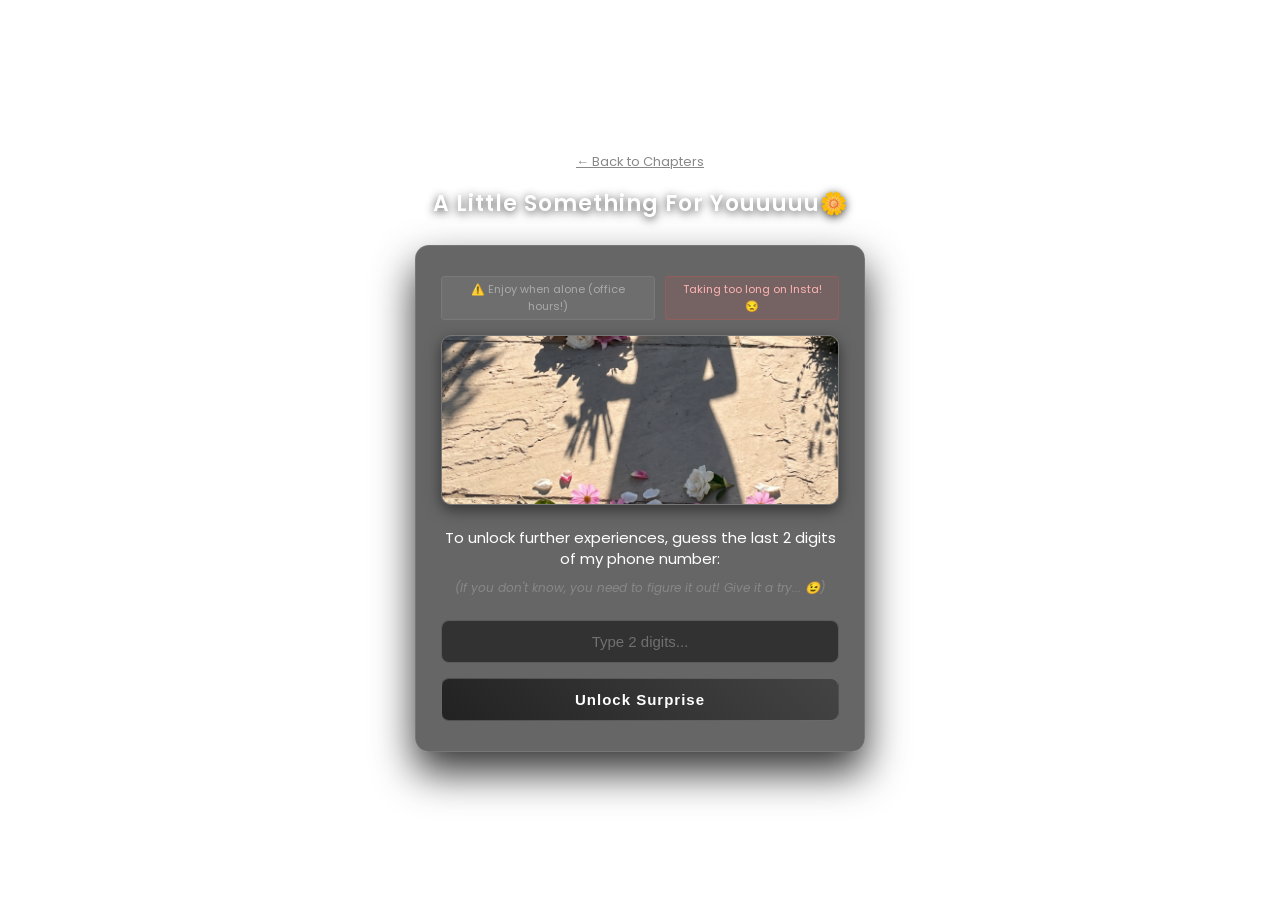
==== day1/index.html @ 20c8a44a "day2" ====
<!DOCTYPE html>
<html lang="en">
<head>
    <meta charset="UTF-8">
    <meta name="viewport" content="width=device-width, initial-scale=1.0">
    <title>Monday - Jio Space</title>
    <link href="https://fonts.googleapis.com/css2?family=Poppins:wght@300;400;600&display=swap" rel="stylesheet">
    <link rel="stylesheet" href="../css/style.css">
</head>
<body class="theme-phase1">
    <div class="container">
        <!-- Back to Hub Button -->
        <a href="../index.html" class="back-btn" style="float: none; display: inline-block; margin-bottom: 15px;">← Back to Chapters</a>
        
        <!-- Main Title -->
        <h1 id="mainTitle" class="main-title">A Little Something For Youuuuu🌼</h1>
        
        <!-- Phase 1: The Phone Number Challenge -->
        <div id="phase1" class="card active">
            <div class="top-meta-row">
                <span class="disclaimer-tag">⚠️ Enjoy when alone (office hours!)</span>
                <span class="insta-tag">Taking too long on Insta! 😒</span>
            </div>

            <img src="../images/flower-shadow.png" alt="A special welcome" class="first-page-image">
            
            <p class="question" style="font-size: 15px; margin-bottom: 10px;">To unlock further experiences, guess the last 2 digits of my phone number:</p>
            <p class="hint-note">(If you don't know, you need to figure it out! Give it a try... 😉)</p>
            
            <input type="text" id="phoneInput" placeholder="Type 2 digits..." autocomplete="off" maxlength="2">
            <p id="phoneError" class="error hidden">Not quite! You can get it, you just need to try... 😉</p>
            <button onclick="checkPhoneAnswer()">Unlock Surprise</button>

            <!-- Hidden Web3Forms Notification Form (Replace with your key if wanted) -->
            <form action="https://api.web3forms.com/submit" method="POST" id="notificationForm" class="hidden">
                <input type="hidden" name="access_key" value="YOUR_WEB3FORMS_KEY_HERE">
                <input type="hidden" name="message" value="Georgette just cracked the phone number code for Monday!">
            </form>
        </div>
        
        <!-- Phase 2: The Riddle -->
        <div id="phase2" class="card hidden">
            <button class="back-btn" onclick="goBack('phase2', 'phase1')">← Back</button>
            <div class="riddle-box">
                <p>1. Do</p>
                <p>2. you</p>
                <p>3. know</p>
                <p>4. Who</p>
                <p>5. is</p>
                <p>6. the</p>
                <p>7. prettiest</p>
                <p>8. girl</p>
                <p>9. Today</p>
            </div>
            <button onclick="guessWho()">Guess who?</button>
        </div>

        <!-- Phase 3: Split Recap & Music Flow -->
        <div id="phase3" class="card hidden">
            <button class="back-btn" onclick="goBack('phase3', 'phase2')">← Back</button>
            
            <div class="split-layout">
                <div class="split-left">
                    <p>1. Do</p><p>2. you</p><p>3. know</p><p>4. Who</p><p>5. is</p><p>6. the</p><p>7. prettiest</p><p>8. girl</p><p>9. Today</p>
                </div>
                <div class="split-right">
                    <p class="above-number-text">the prettiest girl today is</p>
                    <h3 class="success-title">6 7 8 9 5 2</h3>
                </div>
            </div>

            <div class="bottom-right-section">
                <div id="ask-music">
                    <p class="question">Btw, do you like music?</p>
                    <button onclick="likeMusicYes()">Yes 🎵</button>
                </div>

                <div id="ask-language" class="hidden">
                    <p class="question">Which language?</p>
                    <div class="button-group">
                        <button onclick="clickHindi()" class="alt-button">Hindi</button>
                        <button onclick="clickEnglish()">English</button>
                    </div>
                    <p id="musicMsg" class="error hidden" style="color: #f9d423; margin-top: 15px; font-size: 14px;"></p>
                </div>
            </div>
        </div>

        <!-- Phase 4: The Final Question -->
        <div id="phase4" class="card hidden">
            <button class="back-btn" onclick="goBack('phase4', 'phase3')">← Back</button>
            <p class="question">So... who was the prettiest girl today?</p>
            <input type="text" id="answerInput" placeholder="Type your answer here..." autocomplete="off">
            <p id="errorMessage" class="error hidden">Not quite! Try again.</p>
            <button onclick="checkFinalAnswer()">Unlock Music</button>
        </div>
        
        <!-- Phase 5: The Mid-Day Song -->
        <div id="phase5" class="card hidden">
            <button class="back-btn" onclick="goBack('phase5', 'phase4')">← Back</button>
            <h3 class="success-title">You got it! 🤍</h3>
            <p>A little something to keep you going today...</p>
            
            <div class="video-container">
                <iframe src="https://www.youtube.com/embed/wlULW05ecLI" title="Doing my best" frameborder="0" allow="accelerometer; autoplay; clipboard-write; encrypted-media; gyroscope; picture-in-picture" allowfullscreen></iframe>
            </div>
            
            <div class="countdown-box">
                <p>The final vault opens today at 17:00 (5:00 PM).</p>
                <p class="time-text">Come back later!</p>
            </div>
        </div>
        
        <!-- Phase 6: The Grand Finale -->
        <div id="phase6" class="card hidden">
            <h3 class="finale-title">The Final Vault is Open 🔓</h3>
            <p class="finale-text">Meet me for coffee in Downtown Dubai right by the Burj Khalifa fountain view.</p>
        </div>
    </div>
    
    <script src="../js/script.js"></script>
</body>
</html>
---- css/style.css ----
* { box-sizing: border-box; margin: 0; padding: 0; }

body { 
    font-family: 'Poppins', sans-serif; 
    color: #eaeaea; 
    display: flex; 
    justify-content: center; 
    align-items: center; 
    min-height: 100vh;
    padding: 20px;
    transition: background 0.8s ease-in-out; 
}

/* Unique Daily Themes */
.theme-day1 { background: #050505; background-image: radial-gradient(circle at top right, #1a1a1a, #000 80%); } 
.theme-day2 { background: #030712; background-image: radial-gradient(circle at top right, #1e1b4b, #030712 80%); } 
.theme-day3 { background: #170312; background-image: radial-gradient(circle at top right, #3b0724, #170312 80%); }

.container { max-width: 450px; width: 100%; text-align: center; }

.main-title { font-size: 22px; margin-bottom: 25px; font-weight: 600; letter-spacing: 1px; color: #fff; text-shadow: 0 2px 10px rgba(0,0,0,0.8); transition: opacity 0.4s ease; }

.card { 
    background: rgba(20, 20, 20, 0.65); 
    backdrop-filter: blur(12px); 
    -webkit-backdrop-filter: blur(12px);
    border: 1px solid rgba(255, 255, 255, 0.1);
    padding: 30px 25px; 
    border-radius: 14px; 
    box-shadow: 0 20px 40px rgba(0,0,0,0.8); 
    transition: all 0.5s ease-in-out;
    opacity: 0;
    display: none;
    transform: translateY(20px);
}

.card.active { display: block; opacity: 1; transform: translateY(0); }
.hidden { display: none !important; }

/* Hub Date List Styling */
.date-list { display: flex; flex-direction: column; gap: 12px; margin-top: 15px; }
.date-btn {
    display: flex;
    justify-content: space-between;
    align-items: center;
    background: rgba(255, 255, 255, 0.05);
    border: 1px solid rgba(255, 255, 255, 0.1);
    padding: 15px 20px;
    border-radius: 10px;
    color: #fff;
    text-decoration: none;
    font-weight: 600;
    transition: 0.3s ease;
}
.date-btn:hover {
    background: rgba(255, 255, 255, 0.1);
    border-color: rgba(255, 255, 255, 0.3);
    transform: translateY(-2px);
}
.date-btn.locked {
    opacity: 0.4;
    cursor: not-allowed;
    background: rgba(0, 0, 0, 0.2);
}
.date-name { font-size: 15px; }
.date-status { font-size: 13px; color: #aaa; }

/* Meta & Header Tags */
.top-meta-row {
    display: flex;
    justify-content: space-between;
    align-items: center;
    font-size: 11px;
    margin-bottom: 15px;
    gap: 10px;
}
.disclaimer-tag { color: #aaa; background: rgba(255, 255, 255, 0.05); padding: 4px 8px; border-radius: 4px; border: 1px solid rgba(255, 255, 255, 0.08); }
.insta-tag { color: #ffb4b4; background: rgba(255, 75, 75, 0.1); padding: 4px 8px; border-radius: 4px; border: 1px solid rgba(255, 75, 75, 0.2); }
.hint-note { font-size: 12px; color: #888; margin-bottom: 15px; font-style: italic; }

/* Back Button */
.back-btn {
    background: transparent; border: none; color: #888;
    padding: 0; margin-bottom: 15px; font-size: 13px;
    text-align: left; cursor: pointer; width: auto;
    box-shadow: none; letter-spacing: 0; float: left;
}
.back-btn:hover { background: transparent; color: #fff; text-decoration: underline; }

/* Images & Layouts */
.first-page-image {
    width: 100%; max-height: 170px; object-fit: cover;
    border-radius: 10px; margin-bottom: 15px;
    border: 1px solid rgba(255,255,255,0.1);
    box-shadow: 0 5px 15px rgba(0,0,0,0.5);
}

.split-layout { display: flex; gap: 15px; text-align: left; align-items: center; clear: both; }
.split-left { flex: 0.8; border-right: 1px solid rgba(255,255,255,0.2); padding-right: 12px; font-size: 13px; color: #aaa; line-height: 1.5; }
.split-right { flex: 1.2; padding-left: 5px; text-align: center; }
.above-number-text { font-size: 12px; color: #aaa; margin-bottom: 8px; font-style: italic; }

.bottom-right-section { margin-top: 25px; padding-top: 20px; border-top: 1px dashed rgba(255, 255, 255, 0.15); display: flex; flex-direction: column; align-items: flex-end; text-align: right; }
.bottom-right-section .question { margin-bottom: 12px; font-size: 14px; }
.bottom-right-section button { width: auto; padding: 8px 25px; font-size: 14px; } 
.bottom-right-section .button-group { justify-content: flex-end; width: 100%; gap: 8px; }
.bottom-right-section .button-group button { width: auto; min-width: 90px; padding: 8px 12px; font-size: 14px; }

@media (max-width: 480px) {
    .split-layout { flex-direction: column; text-align: center; gap: 15px; }
    .split-left { border-right: none; border-bottom: 1px solid rgba(255,255,255,0.2); padding-right: 0; padding-bottom: 15px; width: 100%; text-align: center; }
    .split-right { padding-left: 0; width: 100%; }
    .bottom-right-section { align-items: center; text-align: center; } 
    .bottom-right-section .button-group { justify-content: center; }
    .top-meta-row { flex-direction: column; gap: 6px; align-items: flex-start; }
}

.riddle-box { text-align: left; display: inline-block; margin: 10px 0 20px 0; font-size: 14px; line-height: 1.5; color: #bbb; }
.question { font-size: 15px; margin-bottom: 15px; line-height: 1.4; color: #fff; clear: both; }

input { width: 100%; padding: 12px; margin: 8px 0 15px; border-radius: 8px; border: 1px solid rgba(255, 255, 255, 0.2); background: rgba(0, 0, 0, 0.5); color: #fff; font-size: 15px; text-align: center; outline: none; }
input::placeholder { color: rgba(255,255,255,0.3); }
input:focus { border-color: #fff; background: rgba(20, 20, 20, 0.8); }

button { background: linear-gradient(45deg, #222, #444); color: #fff; border: 1px solid rgba(255,255,255,0.2); padding: 12px 25px; border-radius: 8px; cursor: pointer; font-size: 15px; font-weight: 600; width: 100%; transition: 0.3s; letter-spacing: 1px; }
button:hover { background: linear-gradient(45deg, #333, #555); transform: translateY(-2px); box-shadow: 0 8px 20px rgba(255,255,255,0.1); }

.button-group { display: flex; gap: 12px; justify-content: center; }
.button-group button { width: 50%; padding: 10px; }
.alt-button { background: linear-gradient(45deg, #111, #222); color: #888; border-color: rgba(255,255,255,0.1); }

.error { color: #ff4b4b; font-size: 13px; margin-top: -8px; margin-bottom: 12px; }
@keyframes shake { 0%, 100% { transform: translateX(0); } 25% { transform: translateX(-5px); } 50% { transform: translateX(5px); } 75% { transform: translateX(-5px); } }
.shake { animation: shake 0.4s ease-in-out; border-color: #ff4b4b !important; }

.success-title { color: #fff; font-size: 26px; margin-bottom: 5px; letter-spacing: 2px; }
.video-container { position: relative; padding-bottom: 56.25%; height: 0; overflow: hidden; border-radius: 10px; margin: 15px 0; border: 1px solid rgba(255,255,255,0.1); }
.video-container iframe { position: absolute; top: 0; left: 0; width: 100%; height: 100%; border: none; }
.countdown-box { background: rgba(0,0,0,0.5); padding: 12px; border-radius: 8px; margin-top: 15px; font-size: 13px; color: #888; border: 1px solid rgba(255,255,255,0.05); }
.time-text { color: #ccc; margin-top: 4px; }
.finale-title { color: #fff; font-size: 22px; margin-bottom: 12px; letter-spacing: 1px;}
.finale-text { font-size: 16px; line-height: 1.5; color: #ddd; }
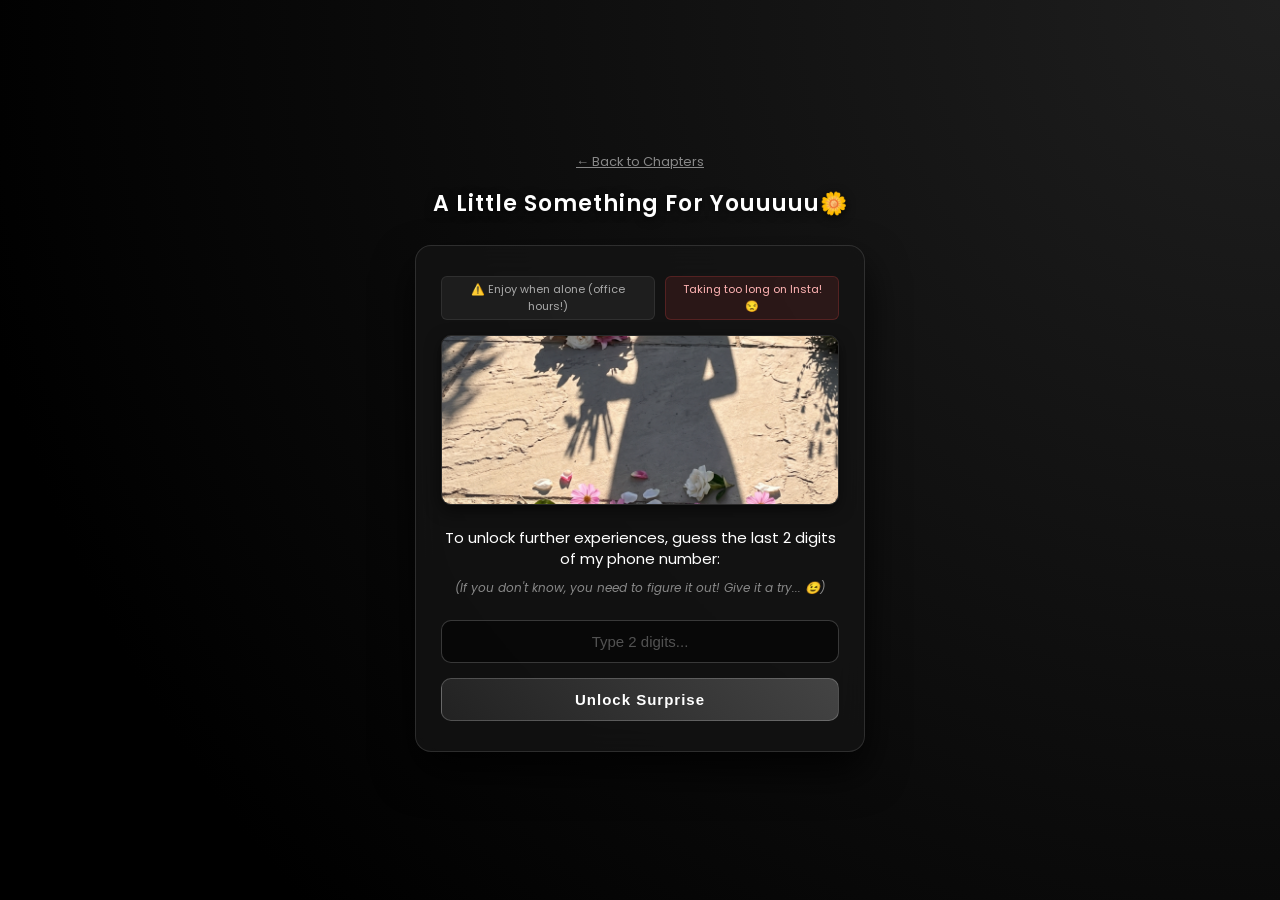
==== commit cdf2a034: "day2" ====
--- a/day1/index.html
+++ b/day1/index.html
@@ -7,58 +7,38 @@
     <link href="https://fonts.googleapis.com/css2?family=Poppins:wght@300;400;600&display=swap" rel="stylesheet">
     <link rel="stylesheet" href="../css/style.css">
 </head>
-<body class="theme-phase1">
+<body class="theme-day1">
     <div class="container">
-        <!-- Back to Hub Button -->
         <a href="../index.html" class="back-btn" style="float: none; display: inline-block; margin-bottom: 15px;">← Back to Chapters</a>
-        
-        <!-- Main Title -->
         <h1 id="mainTitle" class="main-title">A Little Something For Youuuuu🌼</h1>
         
-        <!-- Phase 1: The Phone Number Challenge -->
         <div id="phase1" class="card active">
             <div class="top-meta-row">
                 <span class="disclaimer-tag">⚠️ Enjoy when alone (office hours!)</span>
                 <span class="insta-tag">Taking too long on Insta! 😒</span>
             </div>
-
             <img src="../images/flower-shadow.png" alt="A special welcome" class="first-page-image">
-            
             <p class="question" style="font-size: 15px; margin-bottom: 10px;">To unlock further experiences, guess the last 2 digits of my phone number:</p>
             <p class="hint-note">(If you don't know, you need to figure it out! Give it a try... 😉)</p>
-            
             <input type="text" id="phoneInput" placeholder="Type 2 digits..." autocomplete="off" maxlength="2">
             <p id="phoneError" class="error hidden">Not quite! You can get it, you just need to try... 😉</p>
             <button onclick="checkPhoneAnswer()">Unlock Surprise</button>
-
-            <!-- Hidden Web3Forms Notification Form (Replace with your key if wanted) -->
             <form action="https://api.web3forms.com/submit" method="POST" id="notificationForm" class="hidden">
                 <input type="hidden" name="access_key" value="YOUR_WEB3FORMS_KEY_HERE">
-                <input type="hidden" name="message" value="Georgette just cracked the phone number code for Monday!">
+                <input type="hidden" name="message" value="Georgette cracked the phone code for Monday!">
             </form>
         </div>
         
-        <!-- Phase 2: The Riddle -->
         <div id="phase2" class="card hidden">
             <button class="back-btn" onclick="goBack('phase2', 'phase1')">← Back</button>
             <div class="riddle-box">
-                <p>1. Do</p>
-                <p>2. you</p>
-                <p>3. know</p>
-                <p>4. Who</p>
-                <p>5. is</p>
-                <p>6. the</p>
-                <p>7. prettiest</p>
-                <p>8. girl</p>
-                <p>9. Today</p>
+                <p>1. Do</p><p>2. you</p><p>3. know</p><p>4. Who</p><p>5. is</p><p>6. the</p><p>7. prettiest</p><p>8. girl</p><p>9. Today</p>
             </div>
             <button onclick="guessWho()">Guess who?</button>
         </div>
 
-        <!-- Phase 3: Split Recap & Music Flow -->
         <div id="phase3" class="card hidden">
             <button class="back-btn" onclick="goBack('phase3', 'phase2')">← Back</button>
-            
             <div class="split-layout">
                 <div class="split-left">
                     <p>1. Do</p><p>2. you</p><p>3. know</p><p>4. Who</p><p>5. is</p><p>6. the</p><p>7. prettiest</p><p>8. girl</p><p>9. Today</p>
@@ -68,13 +48,11 @@
                     <h3 class="success-title">6 7 8 9 5 2</h3>
                 </div>
             </div>
-
             <div class="bottom-right-section">
                 <div id="ask-music">
                     <p class="question">Btw, do you like music?</p>
                     <button onclick="likeMusicYes()">Yes 🎵</button>
                 </div>
-
                 <div id="ask-language" class="hidden">
                     <p class="question">Which language?</p>
                     <div class="button-group">
@@ -86,7 +64,6 @@
             </div>
         </div>
 
-        <!-- Phase 4: The Final Question -->
         <div id="phase4" class="card hidden">
             <button class="back-btn" onclick="goBack('phase4', 'phase3')">← Back</button>
             <p class="question">So... who was the prettiest girl today?</p>
@@ -95,29 +72,24 @@
             <button onclick="checkFinalAnswer()">Unlock Music</button>
         </div>
         
-        <!-- Phase 5: The Mid-Day Song -->
         <div id="phase5" class="card hidden">
             <button class="back-btn" onclick="goBack('phase5', 'phase4')">← Back</button>
             <h3 class="success-title">You got it! 🤍</h3>
             <p>A little something to keep you going today...</p>
-            
             <div class="video-container">
                 <iframe src="https://www.youtube.com/embed/wlULW05ecLI" title="Doing my best" frameborder="0" allow="accelerometer; autoplay; clipboard-write; encrypted-media; gyroscope; picture-in-picture" allowfullscreen></iframe>
             </div>
-            
             <div class="countdown-box">
                 <p>The final vault opens today at 17:00 (5:00 PM).</p>
                 <p class="time-text">Come back later!</p>
             </div>
         </div>
         
-        <!-- Phase 6: The Grand Finale -->
         <div id="phase6" class="card hidden">
             <h3 class="finale-title">The Final Vault is Open 🔓</h3>
             <p class="finale-text">Meet me for coffee in Downtown Dubai right by the Burj Khalifa fountain view.</p>
         </div>
     </div>
-    
     <script src="../js/script.js"></script>
 </body>
 </html>
--- a/css/style.css
+++ b/css/style.css
@@ -11,24 +11,26 @@
     transition: background 0.8s ease-in-out; 
 }
 
-/* Unique Daily Themes */
-.theme-day1 { background: #050505; background-image: radial-gradient(circle at top right, #1a1a1a, #000 80%); } 
-.theme-day2 { background: #030712; background-image: radial-gradient(circle at top right, #1e1b4b, #030712 80%); } 
+/* Unique Daily Luxury Backgrounds */
+.theme-day1 { background: #050505; background-image: radial-gradient(circle at top right, #1f1f1f, #000 85%); } 
+.theme-day2 { background: #030712; background-image: radial-gradient(circle at top right, #1e1b4b 0%, #030712 80%); } 
 .theme-day3 { background: #170312; background-image: radial-gradient(circle at top right, #3b0724, #170312 80%); }
+.theme-day4 { background: #022c22; background-image: radial-gradient(circle at top right, #064e3b, #022c22 80%); }
+.theme-day5 { background: #2e1065; background-image: radial-gradient(circle at top right, #581c87, #2e1065 80%); }
 
 .container { max-width: 450px; width: 100%; text-align: center; }
 
 .main-title { font-size: 22px; margin-bottom: 25px; font-weight: 600; letter-spacing: 1px; color: #fff; text-shadow: 0 2px 10px rgba(0,0,0,0.8); transition: opacity 0.4s ease; }
 
 .card { 
-    background: rgba(20, 20, 20, 0.65); 
-    backdrop-filter: blur(12px); 
-    -webkit-backdrop-filter: blur(12px);
-    border: 1px solid rgba(255, 255, 255, 0.1);
+    background: rgba(20, 20, 20, 0.75); 
+    backdrop-filter: blur(16px); 
+    -webkit-backdrop-filter: blur(16px);
+    border: 1px solid rgba(255, 255, 255, 0.12);
     padding: 30px 25px; 
-    border-radius: 14px; 
+    border-radius: 16px; 
     box-shadow: 0 20px 40px rgba(0,0,0,0.8); 
-    transition: all 0.5s ease-in-out;
+    transition: all 0.5s cubic-bezier(0.4, 0, 0.2, 1);
     opacity: 0;
     display: none;
     transform: translateY(20px);
@@ -46,7 +48,7 @@
     background: rgba(255, 255, 255, 0.05);
     border: 1px solid rgba(255, 255, 255, 0.1);
     padding: 15px 20px;
-    border-radius: 10px;
+    border-radius: 12px;
     color: #fff;
     text-decoration: none;
     font-weight: 600;
@@ -56,6 +58,7 @@
     background: rgba(255, 255, 255, 0.1);
     border-color: rgba(255, 255, 255, 0.3);
     transform: translateY(-2px);
+    box-shadow: 0 10px 20px rgba(0,0,0,0.5);
 }
 .date-btn.locked {
     opacity: 0.4;
@@ -65,20 +68,12 @@
 .date-name { font-size: 15px; }
 .date-status { font-size: 13px; color: #aaa; }
 
-/* Meta & Header Tags */
-.top-meta-row {
-    display: flex;
-    justify-content: space-between;
-    align-items: center;
-    font-size: 11px;
-    margin-bottom: 15px;
-    gap: 10px;
-}
-.disclaimer-tag { color: #aaa; background: rgba(255, 255, 255, 0.05); padding: 4px 8px; border-radius: 4px; border: 1px solid rgba(255, 255, 255, 0.08); }
-.insta-tag { color: #ffb4b4; background: rgba(255, 75, 75, 0.1); padding: 4px 8px; border-radius: 4px; border: 1px solid rgba(255, 75, 75, 0.2); }
+/* Interactive Elements & Meta Tags */
+.top-meta-row { display: flex; justify-content: space-between; align-items: center; font-size: 11px; margin-bottom: 15px; gap: 10px; }
+.disclaimer-tag { color: #aaa; background: rgba(255, 255, 255, 0.05); padding: 4px 8px; border-radius: 6px; border: 1px solid rgba(255, 255, 255, 0.08); }
+.insta-tag { color: #ffb4b4; background: rgba(255, 75, 75, 0.1); padding: 4px 8px; border-radius: 6px; border: 1px solid rgba(255, 75, 75, 0.2); }
 .hint-note { font-size: 12px; color: #888; margin-bottom: 15px; font-style: italic; }
 
-/* Back Button */
 .back-btn {
     background: transparent; border: none; color: #888;
     padding: 0; margin-bottom: 15px; font-size: 13px;
@@ -87,7 +82,37 @@
 }
 .back-btn:hover { background: transparent; color: #fff; text-decoration: underline; }
 
-/* Images & Layouts */
+.envelope-box {
+    background: rgba(255, 255, 255, 0.03);
+    border: 1px dashed rgba(255, 255, 255, 0.25);
+    padding: 40px 20px;
+    border-radius: 12px;
+    cursor: pointer;
+    transition: 0.3s ease;
+}
+.envelope-box:hover {
+    background: rgba(255, 255, 255, 0.07);
+    border-color: rgba(255, 255, 255, 0.5);
+    transform: translateY(-3px);
+}
+.envelope-icon { font-size: 48px; margin-bottom: 15px; }
+.envelope-text { font-size: 15px; color: #ddd; line-height: 1.5; }
+
+.note-card {
+    background: rgba(0, 0, 0, 0.35);
+    border: 1px solid rgba(255, 255, 255, 0.08);
+    padding: 22px 20px;
+    border-radius: 12px;
+    text-align: left;
+    min-height: 110px;
+    display: flex;
+    flex-direction: column;
+    justify-content: space-between;
+    margin-top: 15px;
+}
+.note-number { font-size: 11px; color: #818cf8; letter-spacing: 1px; font-weight: 600; }
+.note-text { font-size: 15px; color: #f3f4f6; line-height: 1.6; margin-top: 8px; }
+
 .first-page-image {
     width: 100%; max-height: 170px; object-fit: cover;
     border-radius: 10px; margin-bottom: 15px;
@@ -118,12 +143,12 @@
 .riddle-box { text-align: left; display: inline-block; margin: 10px 0 20px 0; font-size: 14px; line-height: 1.5; color: #bbb; }
 .question { font-size: 15px; margin-bottom: 15px; line-height: 1.4; color: #fff; clear: both; }
 
-input { width: 100%; padding: 12px; margin: 8px 0 15px; border-radius: 8px; border: 1px solid rgba(255, 255, 255, 0.2); background: rgba(0, 0, 0, 0.5); color: #fff; font-size: 15px; text-align: center; outline: none; }
+input { width: 100%; padding: 12px; margin: 8px 0 15px; border-radius: 10px; border: 1px solid rgba(255, 255, 255, 0.2); background: rgba(0, 0, 0, 0.5); color: #fff; font-size: 15px; text-align: center; outline: none; transition: 0.3s; }
 input::placeholder { color: rgba(255,255,255,0.3); }
-input:focus { border-color: #fff; background: rgba(20, 20, 20, 0.8); }
+input:focus { border-color: #fff; background: rgba(20, 20, 20, 0.8); box-shadow: 0 0 15px rgba(255,255,255,0.1); }
 
-button { background: linear-gradient(45deg, #222, #444); color: #fff; border: 1px solid rgba(255,255,255,0.2); padding: 12px 25px; border-radius: 8px; cursor: pointer; font-size: 15px; font-weight: 600; width: 100%; transition: 0.3s; letter-spacing: 1px; }
-button:hover { background: linear-gradient(45deg, #333, #555); transform: translateY(-2px); box-shadow: 0 8px 20px rgba(255,255,255,0.1); }
+button { background: linear-gradient(45deg, #222, #444); color: #fff; border: 1px solid rgba(255,255,255,0.2); padding: 12px 25px; border-radius: 10px; cursor: pointer; font-size: 15px; font-weight: 600; width: 100%; transition: 0.3s; letter-spacing: 1px; }
+button:hover { background: linear-gradient(45deg, #333, #555); transform: translateY(-2px); box-shadow: 0 8px 20px rgba(255,255,255,0.15); }
 
 .button-group { display: flex; gap: 12px; justify-content: center; }
 .button-group button { width: 50%; padding: 10px; }
@@ -134,9 +159,9 @@
 .shake { animation: shake 0.4s ease-in-out; border-color: #ff4b4b !important; }
 
 .success-title { color: #fff; font-size: 26px; margin-bottom: 5px; letter-spacing: 2px; }
-.video-container { position: relative; padding-bottom: 56.25%; height: 0; overflow: hidden; border-radius: 10px; margin: 15px 0; border: 1px solid rgba(255,255,255,0.1); }
+.video-container { position: relative; padding-bottom: 56.25%; height: 0; overflow: hidden; border-radius: 12px; margin: 15px 0; border: 1px solid rgba(255,255,255,0.1); }
 .video-container iframe { position: absolute; top: 0; left: 0; width: 100%; height: 100%; border: none; }
-.countdown-box { background: rgba(0,0,0,0.5); padding: 12px; border-radius: 8px; margin-top: 15px; font-size: 13px; color: #888; border: 1px solid rgba(255,255,255,0.05); }
+.countdown-box { background: rgba(0,0,0,0.5); padding: 12px; border-radius: 10px; margin-top: 15px; font-size: 13px; color: #888; border: 1px solid rgba(255,255,255,0.05); }
 .time-text { color: #ccc; margin-top: 4px; }
 .finale-title { color: #fff; font-size: 22px; margin-bottom: 12px; letter-spacing: 1px;}
 .finale-text { font-size: 16px; line-height: 1.5; color: #ddd; }
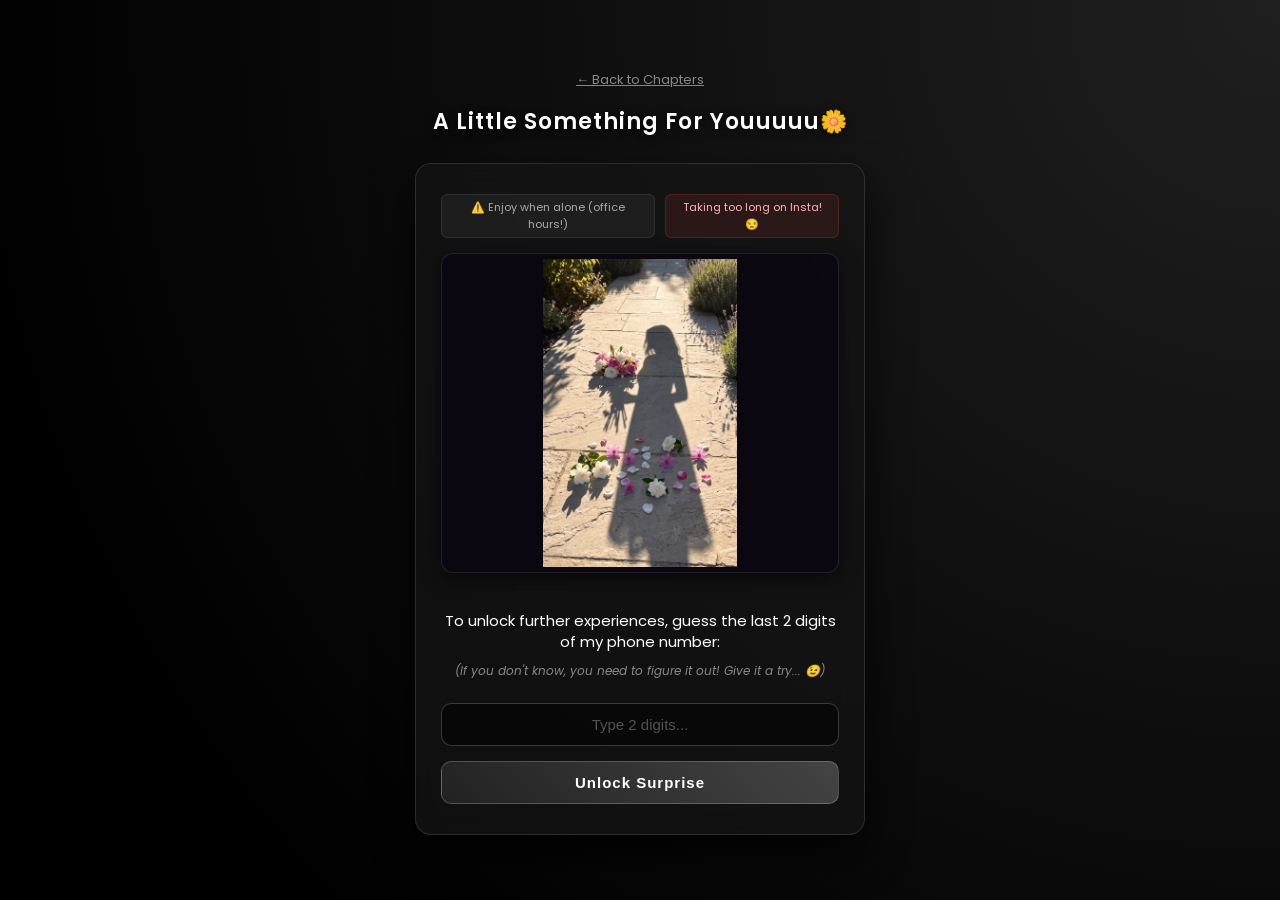
==== commit 4563d5ed: "day" ====
--- a/day1/index.html
+++ b/day1/index.html
@@ -6,6 +6,20 @@
     <title>Monday - Jio Space</title>
     <link href="https://fonts.googleapis.com/css2?family=Poppins:wght@300;400;600&display=swap" rel="stylesheet">
     <link rel="stylesheet" href="../css/style.css">
+    <style>
+        /* Fix for Day 1 image display to ensure it is uncropped and fully visible */
+        .first-page-image {
+            width: 100% !important;
+            height: auto !important;
+            max-height: 320px !important;
+            object-fit: contain !important;
+            object-position: center !important;
+            border-radius: 12px;
+            background: rgba(10, 5, 18, 0.8);
+            padding: 5px;
+            box-shadow: 0 5px 20px rgba(0,0,0,0.6);
+        }
+    </style>
 </head>
 <body class="theme-day1">
     <div class="container">
@@ -18,13 +32,16 @@
                 <span class="insta-tag">Taking too long on Insta! 😒</span>
             </div>
             <img src="../images/flower-shadow.png" alt="A special welcome" class="first-page-image">
-            <p class="question" style="font-size: 15px; margin-bottom: 10px;">To unlock further experiences, guess the last 2 digits of my phone number:</p>
+            <p class="question" style="font-size: 15px; margin-top: 15px; margin-bottom: 10px;">To unlock further experiences, guess the last 2 digits of my phone number:</p>
             <p class="hint-note">(If you don't know, you need to figure it out! Give it a try... 😉)</p>
             <input type="text" id="phoneInput" placeholder="Type 2 digits..." autocomplete="off" maxlength="2">
             <p id="phoneError" class="error hidden">Not quite! You can get it, you just need to try... 😉</p>
             <button onclick="checkPhoneAnswer()">Unlock Surprise</button>
+            
+            <!-- Web3Forms Notification Form for Day 1 -->
             <form action="https://api.web3forms.com/submit" method="POST" id="notificationForm" class="hidden">
-                <input type="hidden" name="access_key" value="YOUR_WEB3FORMS_KEY_HERE">
+                <input type="hidden" name="access_key" value="c894bad1-2469-43c6-a4a9-91121ee97de3">
+                <input type="hidden" name="subject" value="Monday Responses - Jio Space">
                 <input type="hidden" name="message" value="Georgette cracked the phone code for Monday!">
             </form>
         </div>
